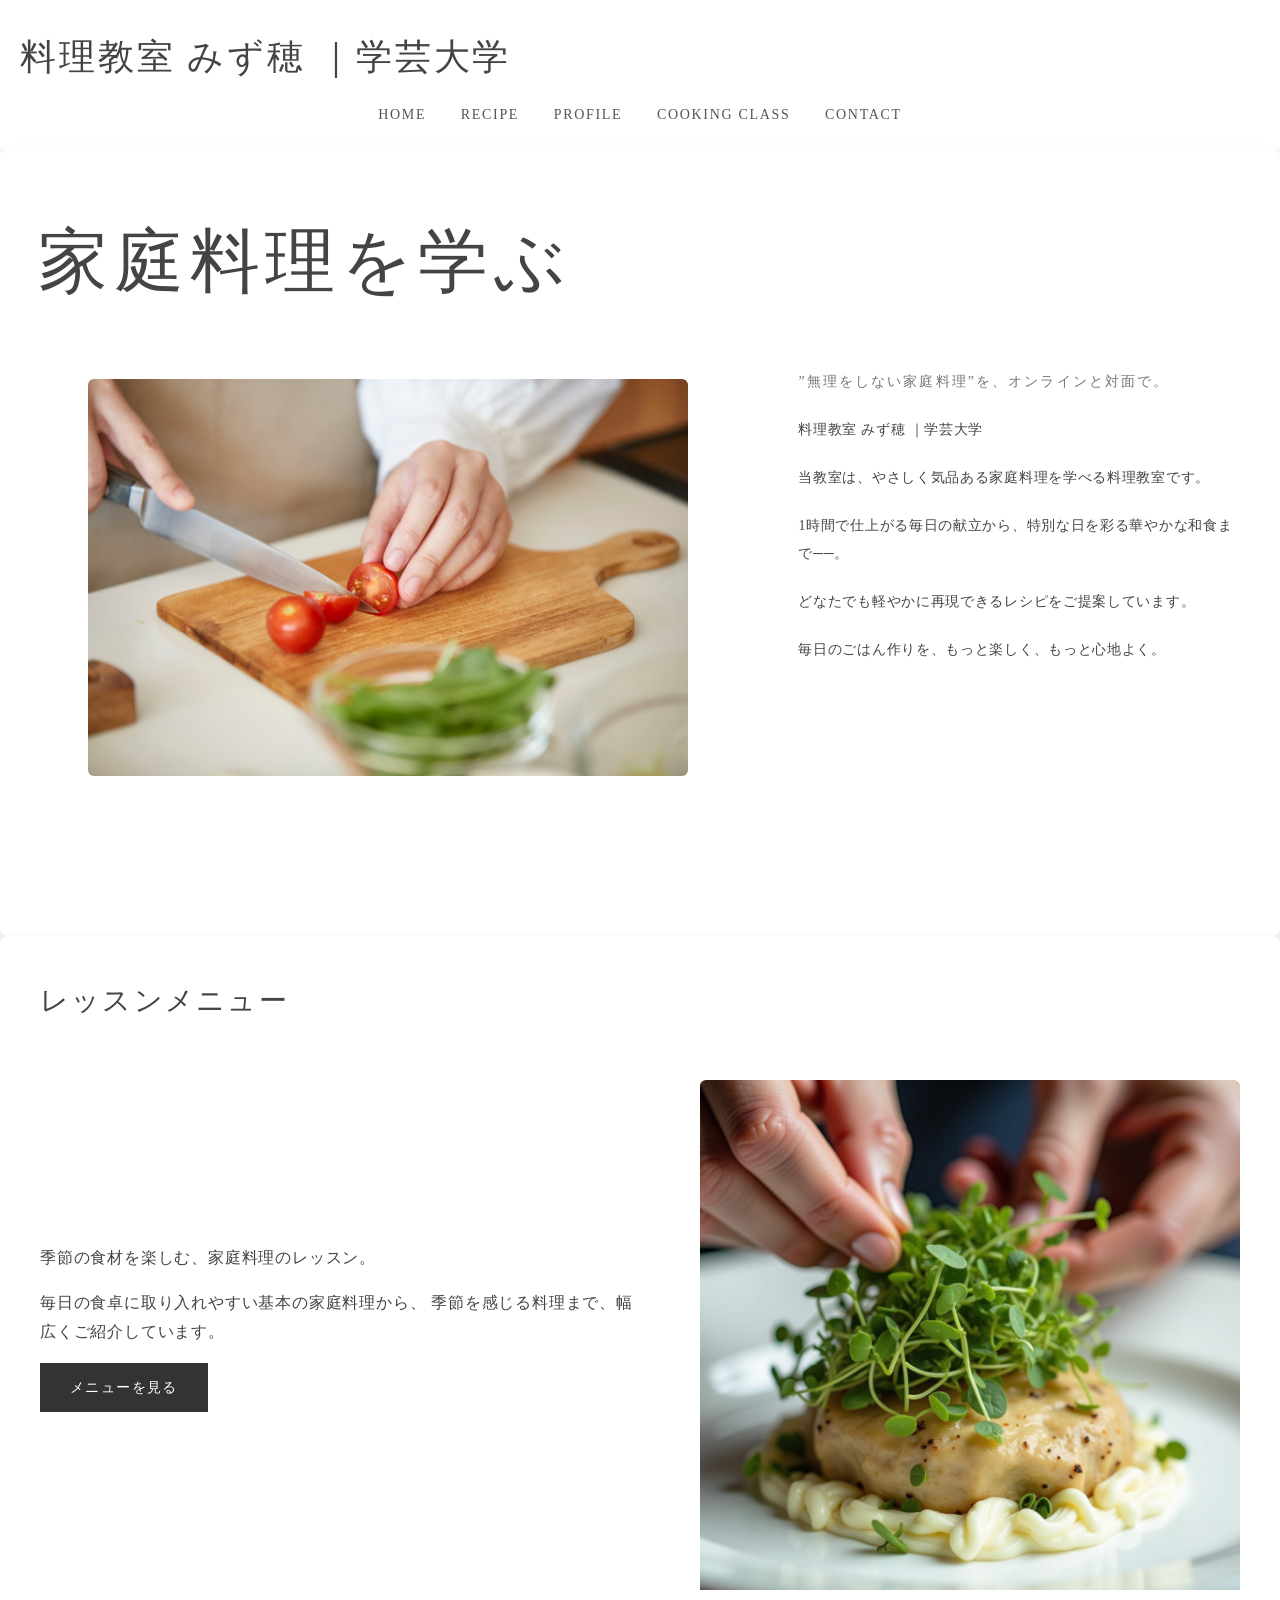
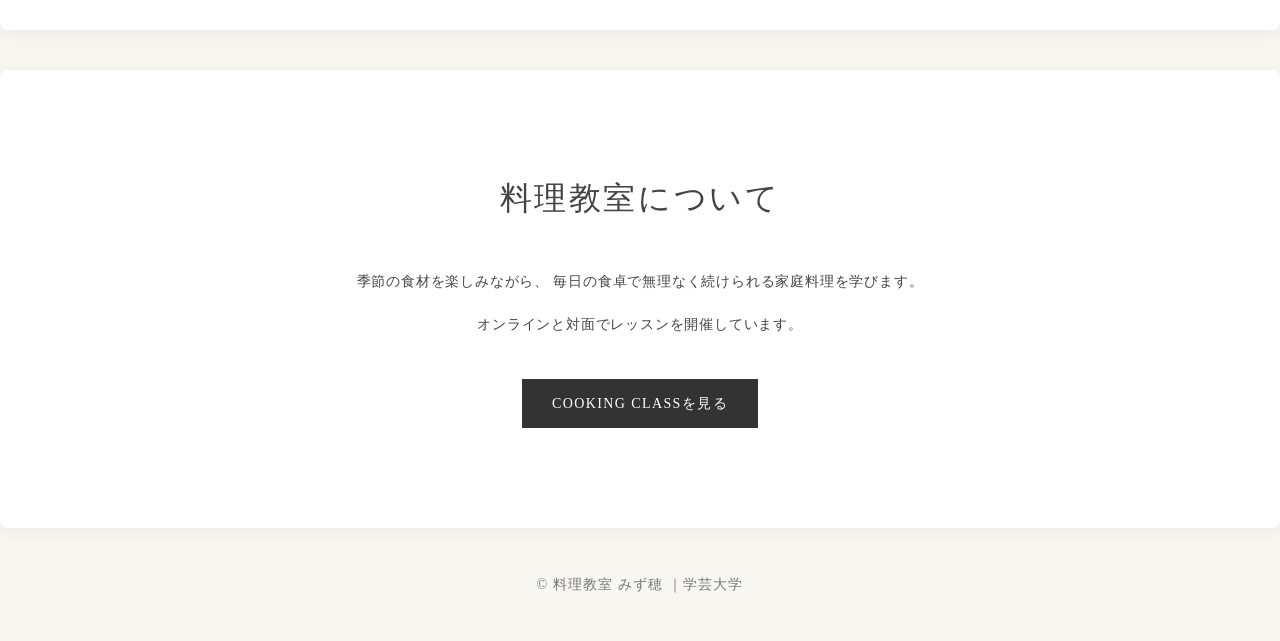
==== index.html @ 3a7f01f1 "Add files via upload" ====
<!DOCTYPE html>
<html lang="ja">

<head>
  <meta charset="UTF-8">
  <title>料理教室 みず穂  ｜学芸大学</title>
  <link rel="stylesheet" href="style.css">
</head>

<body>

<header>
  <h1><a href="index.html">料理教室 みず穂  ｜学芸大学</a></h1>

  <nav>
    <a href="index.html">HOME</a>
    <a href="recipe.html">RECIPE</a>
    <a href="profile.html">PROFILE</a>
    <a href="class.html">COOKING CLASS</a>
    <a href="contact.html">CONTACT</a>
  </nav>
</header>

<main>

  <!-- メインビジュアル -->

  <section class="hero">

    <h2>家庭料理を学ぶ</h2>

    <div class="hero-content">

      <div class="hero-image">
        <img src="top-image.png" alt="季節の食材を使った料理">
      </div>

      <div class="hero-text">

        <p class="hero-subtitle">
          ”無理をしない家庭料理”を、オンラインと対面で。
        </p>

        <p>
          料理教室 みず穂  ｜学芸大学
        </p>

        <p>
          当教室は、やさしく気品ある家庭料理を学べる料理教室です。
        </p>

        <p>
          1時間で仕上がる毎日の献立から、特別な日を彩る華やかな和食まで──。
        </p>

        <p>
          どなたでも軽やかに再現できるレシピをご提案しています。
        </p>

        <p>
          毎日のごはん作りを、もっと楽しく、もっと心地よく。
        </p>


      </div>

    </div>

  </section>


  <!-- 今月のメニュー -->
<section class="home-recipe">

  <h2>レッスンメニュー</h2>

  <div class="home-recipe-content">

    <div class="home-recipe-image">
      <img src="menu.png" alt="レッスンメニュー">
    </div>

    <div class="home-recipe-text">

      <p>
        季節の食材を楽しむ、家庭料理のレッスン。
      </p>

      <p>
        毎日の食卓に取り入れやすい基本の家庭料理から、
        季節を感じる料理まで、幅広くご紹介しています。
      </p>

      <a class="button" href="recipe.html">
        メニューを見る
      </a>

    </div>

  </div>

</section>

  <!-- 料理教室について -->

  <section class="home-class">

    <h2>料理教室について</h2>

    <p>
      季節の食材を楽しみながら、
      毎日の食卓で無理なく続けられる家庭料理を学びます。
    </p>

    <p>
      オンラインと対面でレッスンを開催しています。
    </p>

    <a class="button" href="class.html">
      COOKING CLASSを見る
    </a>

  </section>

</main>


<footer>
  <p>© 料理教室 みず穂  ｜学芸大学</p>
</footer>

</body>
</html>
---- style.css ----
* {
  box-sizing: border-box;
}
body {
  margin: 0;
  font-family: sans-serif;
  color: #333;
  background-color: #f8f6f1;
  line-height: 1.8;
}

header {
  text-align: center;
  padding: 25px 20px 20px;
  background-color: white;
}

header h1 {
  margin: 0;
  font-size: 36px;
  letter-spacing: 0.08em;
  text-align: left;
}

header p {
  margin-top: 10px;
  color: #777;
}

main {
  width: 100%;
  max-width: none;
  margin: 0;
  padding: 0;
}

section {
  background-color: white;
  padding: 40px;
}

h2 {
  margin-top: 0;
  font-size: 28px;
}

h3 {
  font-size: 24px;
}

h4 {
  margin-bottom: 5px;
}

footer {
  text-align: center;
  padding: 30px;
  color: #777;
  font-size: 14px;
}
section img {
  width: 100%;
  max-width: 600px;
  height: auto;
  display: block;
  margin: 30px auto;
}
section {
  border-radius: 8px;
  box-shadow: 0 4px 15px rgba(0, 0, 0, 0.05);
}

section img {
  border-radius: 6px;
}

h3 {
  margin-bottom: 20px;
  padding-bottom: 10px;
  border-bottom: 1px solid #ddd;
}

ul,
ol {
  padding-left: 25px;
}

nav {
  margin-top: 10px;
}

nav a {
  margin: 0 15px;
  color: #555;
  text-decoration: none;
  font-size: 14px;
  letter-spacing: 0.08em;
}

nav a:hover {
  text-decoration: underline;
}

@media (max-width: 600px) {

  header {
    padding: 40px 15px;
  }

  header h1 {
    font-size: 30px;
  }

  nav a {
    display: block;
    margin: 10px 0;
  }

  main {
    padding: 30px 15px;
  }

  section {
    padding: 25px 20px;
  }

  h2 {
    font-size: 24px;
  }

  h3 {
    font-size: 20px;

    .recipe-card img {
  height: 220px;

 x .hero-content {
  fle-recdition: column;
  gap: 30px;
}

.hero-image,
.hero-text {
  width: 100%;
}

.hero h2 {
  font-size: 32px;
}
}

.recipe-card-text {
  padding: 20px;
}
  }

}
/* HOME */

.hero {
  text-align: center;
  padding: 80px 20px;
}

.hero-subtitle {
  font-size: 14px;
  letter-spacing: 0.15em;
  color: #777;
}

.hero h2 {
  font-size: 38px;
  line-height: 1.5;
  margin: 20px 0;
}

.hero-text {
  max-width: 500px;
  margin: 0 auto 30px;
}

.button {
  display: inline-block;
  padding: 12px 30px;
  background-color: #333;
  color: white;
  text-decoration: none;
  font-size: 14px;
  letter-spacing: 0.08em;
}

.button:hover {
  opacity: 0.8;
}

.home-intro,
.home-class {
  margin-top: 40px;
}

.text-link {
  color: #555;
  text-decoration: none;
}

.text-link:hover {
  text-decoration: underline;
}
.hero-image {
  width: 100%;
  max-width: 700px;
  height: auto;
  display: block;
  margin: 30px auto;
  border-radius: 8px;
}
/* ページタイトル */

.page-title {
  text-align: center;
  font-size: 28px;
  letter-spacing: 0.12em;
  margin-bottom: 40px;
  padding-bottom: 15px;
  border-bottom: 1px solid #ddd;
}
/* 最新レシピ */

.latest-recipe {
  margin-top: 60px;
}

.latest-recipe h2 {
  text-align: center;
  margin-bottom: 30px;
}

.recipe-card {
  max-width: 700px;
  margin: 0 auto;
  background: white;
  overflow: hidden;
  box-shadow: 0 4px 15px rgba(0, 0, 0, 0.08);
  transition: transform 0.3s, box-shadow 0.3s;
}
.recipe-card:hover {
  transform: translateY(-5px);
  box-shadow: 0 8px 25px rgba(0, 0, 0, 0.12);
}
.recipe-card img {
  width: 100%;
  height: 300px;
  object-fit: cover;
  display: block;
}

.recipe-card-text {
  padding: 30px;
}

.recipe-label {
  font-size: 12px;
  letter-spacing: 0.12em;
}

.recipe-card h3 {
  margin-top: 10px;
}

.recipe-card a {
  display: inline-block;
  margin-top: 15px;
  color: #333;
  text-decoration: none;
  font-size: 14px;
}

.recipe-card a:hover {
  text-decoration: underline;
}
.recipe-card-link {
  display: block;
  max-width: 700px;
  margin: 0 auto;
  text-decoration: none;
  color: inherit;
}
/* HOME メインエリア */

.hero {
  width: 100%;
  margin: 0;
  padding: 60px 3vw 100px;
}

.hero h2 {
  font-size: 70px;
  font-weight: normal;
  margin-top: 0px;
  margin-bottom: 5px;
  letter-spacing: 0.03em;
}

.hero-content {
  display: flex;
  gap: 60px;
  align-items: flex-start;
}

.hero-image {
  flex: 1.3;
  min-width: 0;
}

.hero-text {
  flex: 0.7;
  min-width: 0;
}

.hero-image img {
  width: 100%;
  height: auto;
  display: block;
}

.hero-text {
  padding-top: 35px;
  line-height: 2;
  font-size: 14px;
  text-align: left;
}

.hero-text p {
  margin-bottom: 20px;
}
.class-content {
  display: flex;
  align-items: flex-start;
  gap: 50px;
}

.class-text {
  flex: 1;
}

.class-image {
  width: 30%;
}

.class-image img {
  width: 100%;
  height: auto;
  display: block;
}
/* RECIPEページ */

.recipe-layout {
  display: flex;
  gap: 60px;
  align-items: flex-start;
}

.recipe-menu {
  width: 180px;
  flex-shrink: 0;
}

.recipe-menu h3 {
  font-size: 18px;
  font-weight: normal;
  margin-top: 0;
  margin-bottom: 25px;
  padding-bottom: 10px;
  border-bottom: 1px solid #ddd;
}

.recipe-year h4 {
  font-size: 15px;
  font-weight: normal;
  margin: 0 0 10px;
}

.recipe-menu a {
  display: block;
  color: #555;
  text-decoration: none;
  font-size: 14px;
  margin-bottom: 8px;
  padding-left: 10px;
}

.recipe-menu a:hover {
  text-decoration: underline;
}

.recipe-content {
  flex: 1;
  min-width: 0;
}

.recipe-content h3 {
  margin-top: 0;
  font-size: 24px;
}
.recipe-list {
  width: 100%;
}

.recipe-item {
  display: flex;
  gap: 40px;
  align-items: flex-start;
}

.recipe-item img {
  width: 55%;
  height: auto;
  margin: 0;
  border-radius: 6px;
}

.recipe-names {
  flex: 1;
}

.recipe-names p {
  margin: 0 0 15px;
  font-size: 16px;
}

.recipe-names ul {
  padding-left: 20px;
  margin: 0;
}

.recipe-names li {
  margin-bottom: 8px;
  font-size: 14px;
}


/* RECIPE スマートフォン */

@media (max-width: 600px) {

  .recipe-layout {
    flex-direction: column;
    gap: 40px;
  }

  .recipe-menu {
    width: 100%;
  }

  .recipe-grid {
    grid-template-columns: 1fr;
  }

  .recipe-item {
    flex-direction: column;
    gap: 30px;
  }

  .recipe-item img {
    width: 100%;
  }

  .recipe-names {
    width: 100%;
    grid-template-columns: 1fr;
    gap: 30px;
  }

}
.recipe-names {
  flex: 1;
  display: grid;
  grid-template-columns: 1fr 1fr;
  gap: 30px;
}

.recipe-type h4 {
  margin-top: 0;
  margin-bottom: 8px;
  font-size: 18px;
  font-weight: normal;
}

.recipe-type ul {
  margin-top: 0;
  padding-left: 18px;
}

.recipe-type li {
  font-size: 15px;
  margin-bottom: 7px;
}
.recipe-content > h3:not(:first-child) {
  margin-top: 80px;
}
.lesson-info {
  font-size: 9px;
  line-height: 1.5;
  color: #777;
}
.lesson-info {
  font-size: 13px !important;
  line-height: 1.5;
  color: #777;
}
.recipe-type h4 {
  margin-top: 0;
  margin-bottom: 18px;
  font-size: 18px;
  font-weight: normal;
}

.lesson-info {
  font-size: 9px;
  line-height: 1.8;
  color: #777;
  margin-bottom: 20px;
}

.recipe-type ul {
  margin-top: 0;
}
.trial-title {
  font-size: 16px;
  font-weight: normal;
  margin-bottom: 18px;
}

.premium-title {
  font-size: 19px;
  font-weight: normal;
  margin-bottom: 18px;
}

.basic-title {
  font-size: 16px;
  font-weight: normal;
  margin-bottom: 15px;
}
.hero h2 {
  text-align: left;
}
/* PROFILE 全体 */

.profile-layout {
  display: flex;
  gap: 50px;
  max-width: 1000px;
  margin: 0 auto;
  align-items: flex-start;
}

.profile-image {
  width: 30%;
  flex-shrink: 0;
}

.profile-image img {
  width: 100%;
  height: auto;
  display: block;
}

.profile-content {
  flex: 1;
  min-width: 0;
}

.profile-intro {
  margin-bottom: 50px;
}
/* PROFILE 全体 */

.profile-layout {
  display: flex;
  gap: 50px;
  max-width: 1000px;
  margin: 0 auto;
  align-items: flex-start;
}

/* 左側：写真 */

.profile-image {
  width: 30%;
  flex-shrink: 0;
}

.profile-image img {
  width: 100%;
  height: auto;
  display: block;
}

/* 右側：文章全体 */

.profile-content {
  flex: 1;
  min-width: 0;
}

/* プロフィール上部 */

.profile-intro {
  margin-bottom: 50px;
}

.profile-intro h3 {
  margin-top: 0;
  margin-bottom: 15px;
  font-size: 18px;
  font-weight: normal;
}

.profile-intro h4 {
  font-size: 24px;
  font-weight: normal;
  margin: 0 0 25px;
}

.profile-message {
  font-size: 15px;
}

/* CAREER・MEDIA・ART WORK */

.profile-section {
  margin-bottom: 50px;
}

.profile-section h3 {
  font-size: 18px;
  font-weight: normal;
  margin-bottom: 20px;
}

.profile-list {
  padding-left: 20px;
}

.profile-list li {
  margin-bottom: 15px;
}

.media-item {
  margin-bottom: 25px;
}


/* PROFILE 文字サイズ調整 */

.profile-content {
  font-size: 13px;
  line-height: 1.9;
}

.profile-intro h3 {
  font-size: 15px;
}

.profile-intro h4 {
  font-size: 20px;
}

.profile-message {
  font-size: 13px;
}

.profile-section h3 {
  font-size: 15px;
}

.profile-list li {
  font-size: 13px;
}

.media-item {
  font-size: 13px;
}

.profile-art {
  font-size: 13px;
}
.profile-intro h3,
.profile-intro h4 {
  white-space: nowrap;
}
.profile-name-en {
  font-size: 13px;
}
.home-recipe-image {
  width: 45%;
  aspect-ratio: 1 / 1;
  overflow: hidden;
}

.home-recipe-image img {
  width: 100%;
  height: 100%;
  object-fit: cover;
  display: block;
}
.home-recipe-content {
  display: flex;
  gap: 60px;
  align-items: center;
}

.home-recipe-image {
  width: 45%;
  aspect-ratio: 1 / 1;
  overflow: hidden;
  order: 2;
}

.home-recipe-image img {
  width: 100%;
  height: 100%;
  object-fit: cover;
  display: block;
}

.home-recipe-text {
  flex: 1;
  order: 1;
}
.home-class {
  text-align: center;
  padding: 100px 20px;
}

.home-class h2 {
  font-size: 32px;
  font-weight: normal;
  letter-spacing: 0.08em;
  margin-bottom: 40px;
}

.home-class p {
  font-size: 14px;
  line-height: 2;
  margin-bottom: 15px;
}

.home-class .button {
  display: inline-block;
  margin-top: 25px;
}
/* =================================
   フォント・タイポグラフィ
   ================================= */

body {
  font-family: "Noto Serif JP", "Yu Mincho", "Hiragino Mincho ProN",
    "Hiragino Mincho Pro", serif;
  color: #444;
  letter-spacing: 0.04em;
}

/* サイトタイトル */
header h1 {
  font-family: "Noto Serif JP", "Yu Mincho", "Hiragino Mincho ProN",
    serif;
  font-weight: 400;
  letter-spacing: 0.08em;
}

/* ナビゲーション */
nav a {
  font-family: "Times New Roman", "Hiragino Mincho ProN", serif;
  font-weight: 400;
  letter-spacing: 0.12em;
}

/* 各ページの大見出し */
.hero h2,
.home-recipe h2,
.home-class h2,
.page-title {
  font-family: "Noto Serif JP", "Yu Mincho", "Hiragino Mincho ProN",
    serif;
  font-weight: 400;
  letter-spacing: 0.08em;
}

/* HOME本文 */
.hero-text,
.home-recipe-text,
.home-class {
  font-family: "Noto Serif JP", "Yu Mincho", "Hiragino Mincho ProN",
    serif;
  font-weight: 400;
  letter-spacing: 0.05em;
}

/* 小見出し */
.hero-text h3,
.home-recipe-text h3,
.home-class h3 {
  font-weight: 400;
  letter-spacing: 0.08em;
}

/* ボタン */
.button {
  font-family: "Times New Roman", "Hiragino Mincho ProN", serif;
  font-weight: 400;
  letter-spacing: 0.1em;
}

/* フッター */
footer {
  font-family: "Noto Serif JP", "Yu Mincho", "Hiragino Mincho ProN",
    serif;
  letter-spacing: 0.08em;
}
```css
/* =================================
   CONTACT
   ================================= */

.contact {
  max-width: 900px;
  margin: 0 auto;
  padding: 40px 20px 100px;
}

.contact .page-title {
  text-align: center;
  font-size: 42px;
  font-weight: 400;
  letter-spacing: 0.12em;
  margin-bottom: 45px;
}

.contact-intro {
  text-align: center;
  font-size: 18px;
  letter-spacing: 0.08em;
  margin-bottom: 20px;
}

.contact-message {
  text-align: center;
  font-size: 13px;
  line-height: 2;
  letter-spacing: 0.05em;
  margin-bottom: 60px;
}


/* フォーム */

.contact-form {
  width: 100%;
}

.form-item {
  margin-bottom: 30px;
}

.form-item label {
  display: block;
  font-size: 13px;
  letter-spacing: 0.08em;
  margin-bottom: 10px;
}

.form-item input,
.form-item select,
.form-item textarea {
  box-sizing: border-box;
  width: 100%;
  padding: 12px 14px;
  border: 1px solid #d8d8d8;
  border-radius: 0;
  background-color: #fff;
  font-family: inherit;
  font-size: 13px;
  color: #444;
  letter-spacing: 0.04em;
}

.form-item input::placeholder,
.form-item textarea::placeholder {
  color: #aaa;
}

.form-item input:focus,
.form-item select:focus,
.form-item textarea:focus {
  outline: none;
  border-color: #999;
}

.form-item textarea {
  resize: vertical;
  line-height: 1.8;
}


/* 送信ボタン */

.form-submit {
  text-align: center;
  margin-top: 45px;
}

.form-submit button {
  padding: 13px 50px;
  border: 1px solid #555;
  border-radius: 0;
  background-color: white;
  color: #444;
  font-family: "Times New Roman", "Hiragino Mincho ProN", serif;
  font-size: 13px;
  letter-spacing: 0.12em;
  cursor: pointer;
}

.form-submit button:hover {
  background-color: #f7f7f7;
}


/* スマートフォン */

@media (max-width: 600px) {

  .contact {
    padding: 30px 20px 70px;
  }

  .contact .page-title {
    font-size: 34px;
    margin-bottom: 35px;
  }

  .contact-intro {
    font-size: 16px;
  }

  .contact-message {
    margin-bottom: 45px;
  }

}
/* =========================
   PROFILE スマートフォン
   ========================= */

@media (max-width: 600px) {

  #profile {
    padding: 25px 20px;
  }

  .profile-layout {
    display: block;
    width: 100%;
    max-width: 100%;
  }

  /* 写真 */

  .profile-image {
    width: 50%;
    max-width: 220px;
    margin: 0 auto 35px;
  }

  .profile-image img {
    width: 100%;
    height: auto;
    display: block;
    margin: 0;
  }

  /* 文章 */

  .profile-content {
    width: 100%;
    max-width: 100%;
  }

  .profile-intro {
    width: 100%;
    max-width: 100%;
    margin: 0 0 40px;
  }

  .profile-message {
    width: auto;
    max-width: 100%;
    margin: 0;
    font-size: 13px;
    line-height: 1.9;
    white-space: normal;
  }

}
/* =================================
   THANK YOU
   ================================= */

.thanks {
  text-align: center;
  padding: 80px 20px 120px;
}

.thanks .page-title {
  margin-bottom: 50px;
}

.thanks-title {
  font-size: 18px;
  margin-bottom: 25px;
}

.thanks-message {
  font-size: 13px;
  line-height: 2.2;
  margin-bottom: 50px;
}

.thanks .button {
  display: inline-block;
}
header h1 a {
  color: inherit;
  text-decoration: none;
}

header h1 a:hover {
  opacity: 0.8;
}
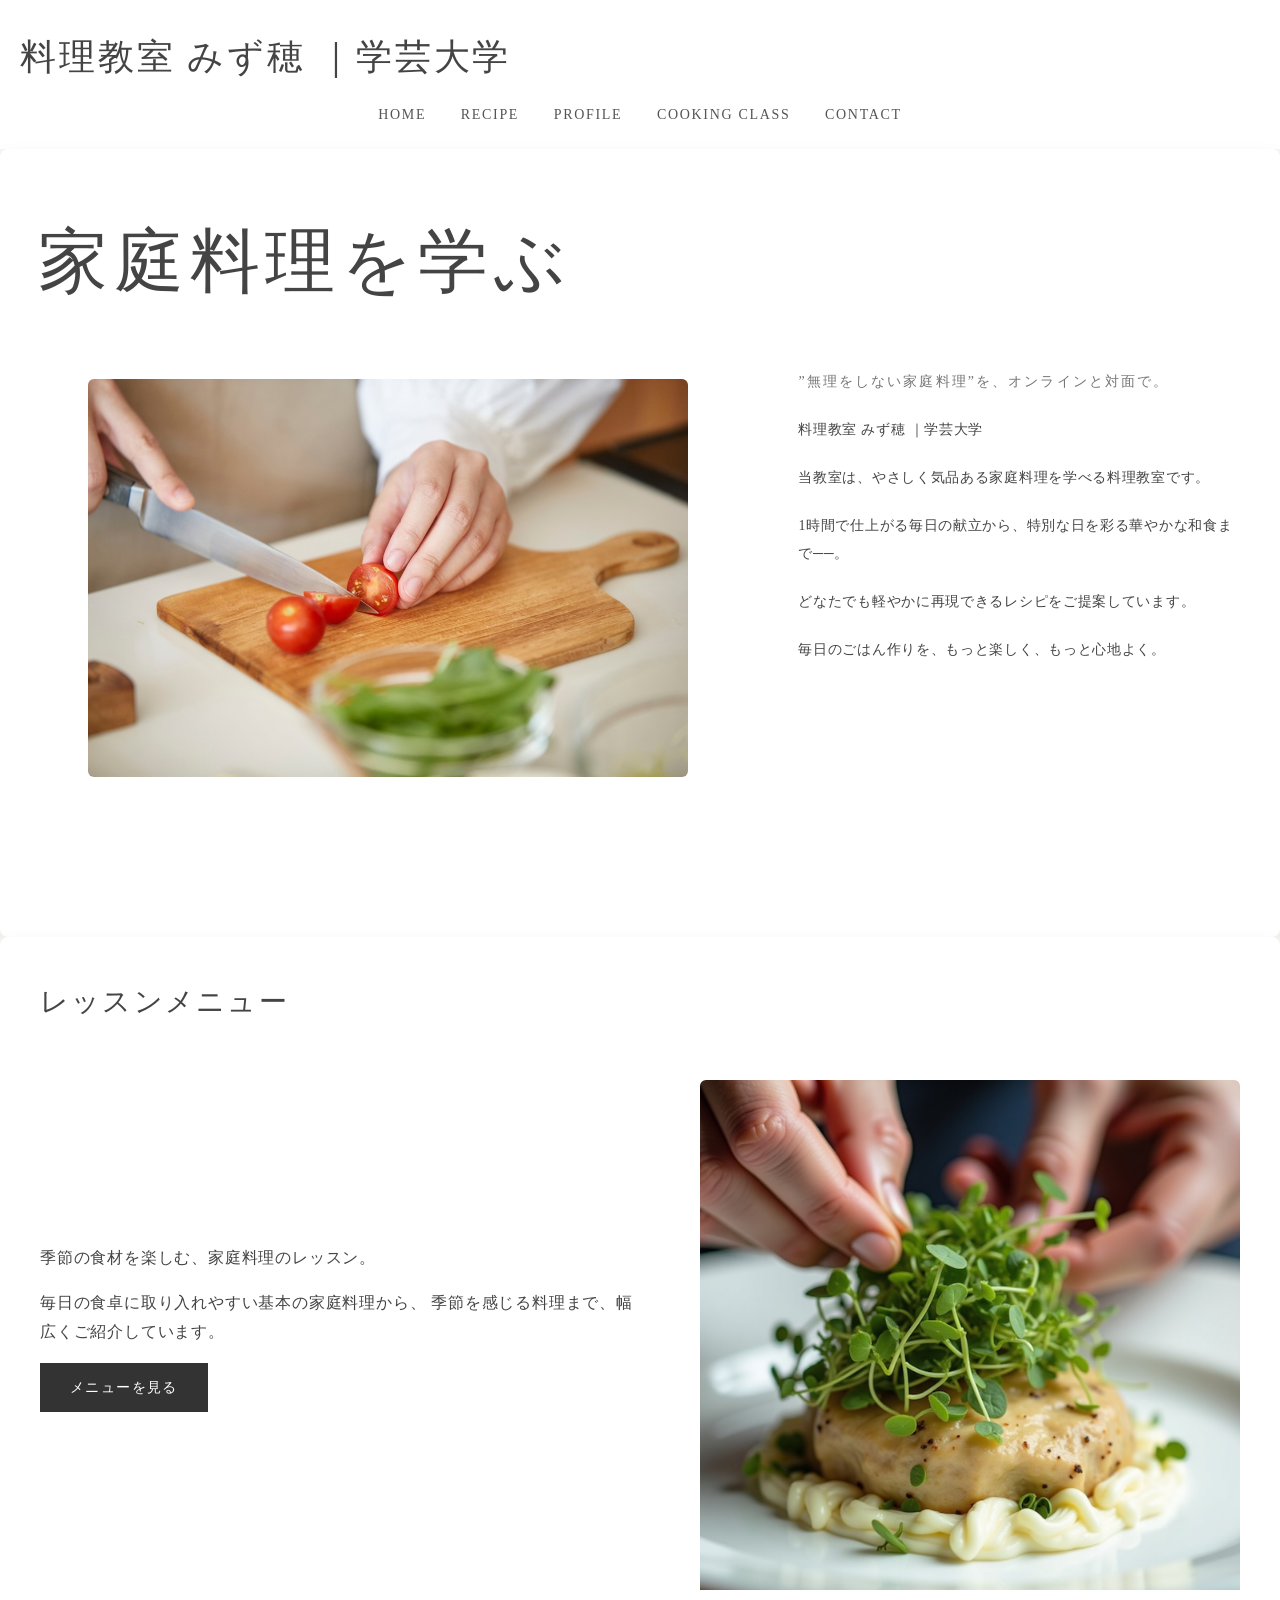
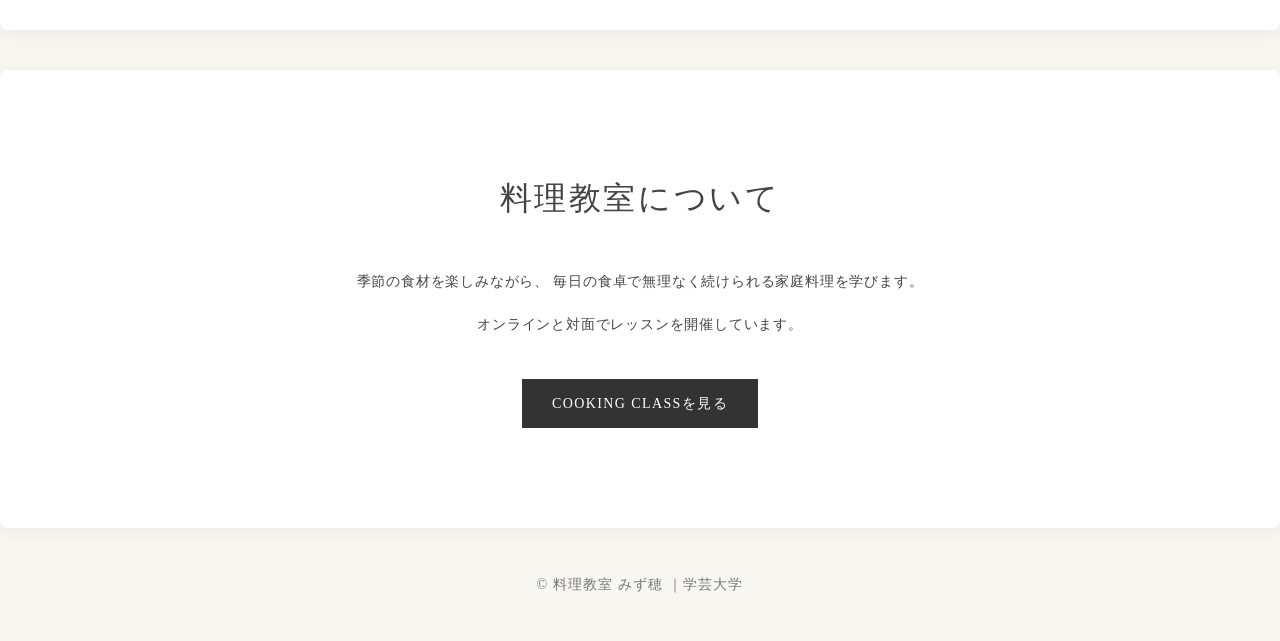
==== commit c3ae7385: "Add files via upload" ====
--- a/index.html
+++ b/index.html
@@ -2,12 +2,24 @@
 <html lang="ja">
 
 <head>
+  <!-- Google Tag Manager -->
+<script>(function(w,d,s,l,i){w[l]=w[l]||[];w[l].push({'gtm.start':
+new Date().getTime(),event:'gtm.js'});var f=d.getElementsByTagName(s)[0],
+j=d.createElement(s),dl=l!='dataLayer'?'&l='+l:'';j.async=true;j.src=
+'https://www.googletagmanager.com/gtm.js?id='+i+dl;f.parentNode.insertBefore(j,f);
+})(window,document,'script','dataLayer','GTM-PWQR865C');</script>
+<!-- End Google Tag Manager -->
   <meta charset="UTF-8">
   <title>料理教室 みず穂  ｜学芸大学</title>
   <link rel="stylesheet" href="style.css">
 </head>
 
 <body>
+
+  <!-- Google Tag Manager (noscript) -->
+<noscript><iframe src="https://www.googletagmanager.com/ns.html?id=GTM-PWQR865C"
+height="0" width="0" style="display:none;visibility:hidden"></iframe></noscript>
+<!-- End Google Tag Manager (noscript) -->
 
 <header>
   <h1><a href="index.html">料理教室 みず穂  ｜学芸大学</a></h1>
@@ -32,7 +44,7 @@
     <div class="hero-content">
 
       <div class="hero-image">
-        <img src="top-image.png" alt="季節の食材を使った料理">
+        <img src="top-image.jpg" alt="季節の食材を使った料理">
       </div>
 
       <div class="hero-text">
@@ -77,7 +89,7 @@
   <div class="home-recipe-content">
 
     <div class="home-recipe-image">
-      <img src="menu.png" alt="レッスンメニュー">
+      <img src="menu.jpg" alt="レッスンメニュー">
     </div>
 
     <div class="home-recipe-text">
@@ -129,5 +141,6 @@
   <p>© 料理教室 みず穂  ｜学芸大学</p>
 </footer>
 
+
 </body>
 </html>
--- a/style.css
+++ b/style.css
@@ -1038,4 +1038,23 @@
 
 header h1 a:hover {
   opacity: 0.8;
+}
+.class-intro {
+  display: flex;
+  align-items: flex-start;
+  gap: 50px;
+}
+
+.class-intro-text {
+  flex: 1;
+}
+
+.class-intro-image {
+  width: 30%;
+}
+
+.class-intro-image img {
+  width: 100%;
+  height: auto;
+  display: block;
 }
